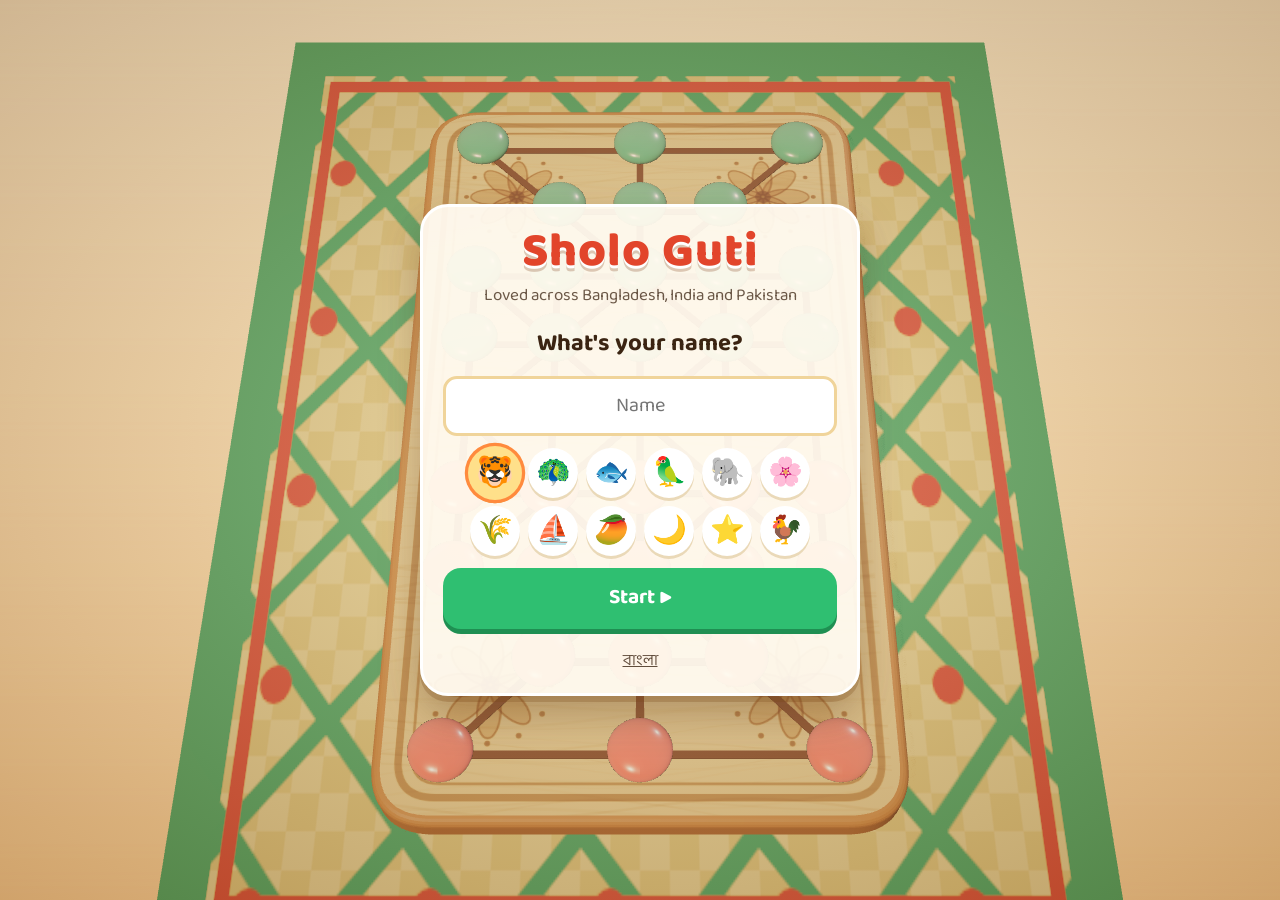
==== play/index.html @ e2068e0a "web version 1.0.5" ====
<!doctype html>
<html lang="bn">
<head>
<meta charset="utf-8" />
<meta name="viewport" content="width=device-width, initial-scale=1, viewport-fit=cover, user-scalable=no" />
<meta name="theme-color" content="#ffd59a" />
<title>ষোলো গুটি · Sholo Guti</title>
<link rel="icon" href="icon.svg" />
  <script type="module" crossorigin src="./assets/index-DGVQpdme.js"></script>
  <link rel="stylesheet" crossorigin href="./assets/index-B6vrg2lY.css">
</head>
<body>
<canvas id="board"></canvas>
<div id="ui"></div>
<div id="loading">ষোলো গুটি</div>
</body>
</html>
---- play/assets/index-B6vrg2lY.css ----
@font-face{font-family:"Baloo Da 2";src:url(../fonts/BalooDa2.ttf)format("truetype");font-weight:400 800;font-display:swap}:root{--ink:#3b2412;--card:#fffaf0f0;--go:#2fbf71;--go-d:#1f8f52;--b1:#ff8a3d;--b1-d:#d2601a;--b2:#4aa8ff;--b2-d:#2577c9;--b3:#b07cff;--b3-d:#7d4ed6;--mid:#ffe3a3;--mid-d:#e2b65a;--red:#ef4b4b;--safe-t:env(safe-area-inset-top,0px);--safe-b:env(safe-area-inset-bottom,0px)}*{box-sizing:border-box;-webkit-tap-highlight-color:transparent}html,body{height:100%;color:var(--ink);-webkit-user-select:none;user-select:none;touch-action:manipulation;background:#ffd59a;margin:0;font-family:"Baloo Da 2",Noto Sans Bengali,system-ui,sans-serif;overflow:hidden}[hidden]{display:none!important}#board{width:100vw;height:100vh;display:block;position:fixed;inset:0}#ui{pointer-events:none;position:fixed;inset:0}#ui>*{pointer-events:auto}#loading{background:#ffd59a;place-items:center;font-size:40px;font-weight:800;display:grid;position:fixed;inset:0}.screen{padding:calc(16px + var(--safe-t)) 16px calc(16px + var(--safe-b));background:radial-gradient(#ffecc859,#78461459);place-items:center;display:grid;position:absolute;inset:0;overflow-y:auto}.card{background:var(--card);text-align:center;border:3px solid #fff;border-radius:28px;width:min(440px,100%);padding:22px 20px 18px;animation:.28s cubic-bezier(.2,1.4,.5,1) pop;box-shadow:0 6px #78461440,0 18px 40px #50280a4d}.card.tall{max-height:calc(100vh - 32px - var(--safe-t) - var(--safe-b));overflow-y:auto}.card.small-card{width:min(380px,100%)}@keyframes pop{0%{opacity:0;transform:scale(.85)translateY(20px)}to{opacity:1;transform:none}}.logo{color:#e2452b;text-shadow:0 3px #fff,0 6px #78320a40;letter-spacing:1px;font-size:54px;font-weight:800;line-height:1}body.en .logo{font-size:48px}.sub{opacity:.75;margin:4px 0 14px;font-size:17px}h1{margin:4px 0;font-size:34px}h2{margin:2px 0 12px;font-size:24px}h3{text-align:left;margin:14px 0 6px;font-size:18px}button{font:inherit;color:inherit;cursor:pointer;border:0}button:disabled{opacity:.4;cursor:default}.big,.mid{color:#fff;border-radius:18px;width:100%;margin:9px 0;font-weight:700;transition:transform 80ms;display:block}.big{padding:12px 14px 14px;font-size:21px}.big small{opacity:.9;margin-top:-2px;font-size:13px;font-weight:500;display:block}.mid{background:var(--mid);color:var(--ink);box-shadow:0 5px 0 var(--mid-d);padding:9px 12px 11px;font-size:17px}.big:active,.mid:active{transform:translateY(4px);box-shadow:0 1px #0003!important}.go{background:var(--go);box-shadow:0 5px 0 var(--go-d);color:#fff}.b1{background:var(--b1);box-shadow:0 5px 0 var(--b1-d)}.b2{background:var(--b2);box-shadow:0 5px 0 var(--b2-d)}.b3{background:var(--b3);box-shadow:0 5px 0 var(--b3-d)}.dim{filter:saturate(.6);opacity:.85}.row{align-items:center;gap:10px;display:flex}.row>.mid{flex:1}.link{opacity:.8;background:0 0;margin-top:8px;font-size:16px;text-decoration:underline}.link.danger{color:var(--red)}.pub{opacity:.85;text-align:left;background:0 0;justify-content:center;align-items:center;gap:8px;margin:12px auto 0;font-size:13px;line-height:1.15;display:flex}.pub img{width:26px;height:26px}.pub small{opacity:.7;font-size:11px;display:block}.pub.static{margin-top:10px}.links{justify-content:center;gap:18px}.appicon{width:84px;height:84px}.logo.small{font-size:36px}.publisher{text-align:left;background:#fff;border-radius:16px;align-items:center;gap:12px;margin:10px 0;padding:10px 14px;display:flex;box-shadow:0 3px #ead9b8}.publisher img{width:52px;height:52px}.publisher b{font-size:19px}.publisher small{opacity:.75;font-size:13px;display:block}.tiny{font-size:11px}.tut .lesson{top:calc(8px + var(--safe-t));background:var(--card);text-align:center;border:3px solid #fff;border-radius:22px;max-width:520px;margin:0 auto;padding:10px 16px 12px;animation:.28s cubic-bezier(.2,1.4,.5,1) pop;position:absolute;left:8px;right:8px;box-shadow:0 5px #78461433}.lesson h2{color:#c2410c;margin:0 0 4px;font-size:21px}.lesson p{margin:0 0 6px;font-size:15.5px;line-height:1.45}.lnum{opacity:.6;font-size:12px;font-weight:700}.ldots{justify-content:center;gap:6px;margin-bottom:2px;display:flex}.ldots i{background:#e6d3ad;border-radius:50%;width:10px;height:10px}.ldots i.on{background:var(--b1);transform:scale(1.3)}.ldots i.done{background:var(--go)}.lmsg .ok{color:var(--go-d);font-size:22px;display:block}.lmsg .bad{color:var(--red);font-size:18px;display:block}.lesson .row .mid{margin:4px 0}.note{opacity:.75;font-size:14px}.me{background:#fff;border-radius:16px;align-items:center;gap:10px;width:100%;margin-bottom:6px;padding:6px 12px;display:flex;box-shadow:0 3px #ead9b8}.me .mini{opacity:.7;margin-left:auto;font-size:14px}.av1{font-size:28px;line-height:1}input:not([type]),input[type=text]{width:100%;font:inherit;text-align:center;background:#fff;border:3px solid #f0d49a;border-radius:14px;outline:none;padding:10px 14px;font-size:20px}input:focus{border-color:var(--b1)}.avatars{flex-wrap:wrap;justify-content:center;gap:8px;margin:12px 0;display:flex}.av{background:#fff;border-radius:50%;width:50px;height:50px;font-size:28px;box-shadow:0 3px #ead9b8}.avatars.small .av{width:40px;height:40px;font-size:22px}.av.on{box-shadow:0 0 0 3px var(--b1), 0 3px 0 #d6a940;background:#ffe08a;transform:scale(1.08)}.levels{gap:8px;display:grid}.lv{text-align:left;background:#fff;border-radius:16px;grid-template-rows:auto auto;grid-template-columns:44px 1fr auto;align-items:center;padding:6px 12px;display:grid;box-shadow:0 4px #ead9b8}.lv .ic{grid-row:span 2;font-size:30px}.lv b{font-size:19px}.lv small{opacity:.7;grid-column:2;margin-top:-4px;font-size:13px}.lv .stars{color:#f5a623;letter-spacing:-1px;grid-area:1/3/span 2;font-size:14px}.lv.on{box-shadow:0 0 0 3px var(--b1), 0 4px 0 #d6a940;background:#fff4d1}.sides .side{background:#fff;border-radius:14px;flex:1;padding:8px;font-size:15px;font-weight:600;box-shadow:0 4px #ead9b8}.side.on{box-shadow:0 0 0 3px var(--b1), 0 4px 0 #d6a940;background:#fff4d1}.dot{vertical-align:-2px;border-radius:50%;width:16px;height:16px;margin-right:6px;display:inline-block;box-shadow:inset -2px -3px #0000002e,inset 2px 2px #ffffff73}.pl{text-align:left;margin:8px 0;font-weight:700;display:block}.pl input{margin-top:4px}.plist{gap:8px;display:grid}.prof{text-align:left;background:#fff;border-radius:14px;align-items:center;gap:10px;padding:8px 12px;display:flex;box-shadow:0 4px #ead9b8}.prof small{opacity:.7;margin-left:auto}.prof i{background:var(--go);color:#fff;border-radius:8px;padding:0 6px;font-size:12px;font-style:normal}.prof.on{box-shadow:0 0 0 3px var(--go), 0 4px 0 var(--go-d)}.prof.add{color:var(--b2-d);justify-content:center;font-weight:700}.statgrid{grid-template-columns:repeat(3,1fr);gap:8px;margin:12px 0;display:grid}.statgrid div,.stats div{background:#fff;border-radius:14px;padding:6px;box-shadow:0 3px #ead9b8}.statgrid b,.stats b{font-size:24px;display:block}.statgrid small,.stats small{opacity:.7;font-size:12px}.hist{text-align:left;max-height:34vh;overflow-y:auto}.hrow{border-bottom:2px dashed #f0dfbd;grid-template-columns:64px 1fr auto auto;align-items:center;gap:8px;padding:6px 4px;font-size:15px;display:grid}.hrow small{opacity:.6;font-size:12px}.w{color:var(--go-d);font-weight:800}.l{color:var(--red);font-weight:800}.d{color:#8a6d3b;font-weight:800}.sw{text-align:left;background:#fff;border-radius:14px;justify-content:space-between;align-items:center;margin:7px 0;padding:8px 14px;font-weight:600;display:flex;box-shadow:0 3px #ead9b8}.sw input{display:none}.sw i{background:#d9c9a6;border-radius:14px;flex:none;width:50px;height:28px;margin-left:10px;transition:background .2s;position:relative}.sw i:after{content:"";background:#fff;border-radius:50%;width:22px;height:22px;transition:left .2s;position:absolute;top:3px;left:3px;box-shadow:0 2px 2px #0003}.sw input:checked+i{background:var(--go)}.sw input:checked+i:after{left:25px}.seg{background:#fff;border-radius:14px;margin:7px 0;padding:6px 8px 6px 14px;font-weight:600;box-shadow:0 3px #ead9b8}.seg span{text-align:left;margin-right:auto}.segb{background:#f6ecd6;border-radius:10px;padding:4px 12px;font-weight:700}.segb.on{background:var(--b1);color:#fff}.themes{grid-template-columns:1fr 1fr;gap:8px;display:grid}.th{background:#fff;border-radius:14px;align-items:center;gap:8px;padding:8px;font-weight:600;display:flex;box-shadow:0 3px #ead9b8}.th.on{box-shadow:0 0 0 3px var(--b1), 0 3px 0 #d6a940}.sw2{border-radius:9px;flex:none;width:30px;height:30px}.sw2.classic{background:linear-gradient(135deg,#f0c27a 50%,#ff4d4d 50% 75%,#22b07d 75%)}.sw2.royal{background:linear-gradient(135deg,#1f3b57 50%,#fdf6e3 50% 75%,#b8233f 75%)}.sw2.forest{background:linear-gradient(135deg,#9fd36b 50%,#ffcf3f 50% 75%,#8a4dff 75%)}.sw2.candy{background:linear-gradient(135deg,#ffb3d1 50%,#3fa9ff 50% 75%,#ff9f1c 75%)}.how{text-align:left;margin-bottom:12px;font-size:17px;line-height:1.55}#ui>.hud{pointer-events:none;position:absolute;inset:0}.hud>*{pointer-events:auto}.hud-top{top:calc(8px + var(--safe-t));align-items:stretch;gap:8px;display:flex;position:absolute;left:8px;right:8px}.pc{background:var(--card);border:3px solid #fff;border-radius:18px;flex:1;order:1;align-items:center;gap:8px;min-width:0;padding:6px 10px;transition:transform .25s,box-shadow .25s;display:flex;box-shadow:0 4px #78461433}.pc b{white-space:nowrap;text-overflow:ellipsis;max-width:30vw;font-size:15px;display:block;overflow:hidden}.pc .cnt{font-size:16px;font-weight:700}.pc .cnt small{opacity:.6;font-size:12px;font-weight:500}.pc.turn{animation:1.2s ease-in-out infinite glow;transform:scale(1.04);box-shadow:0 0 0 4px #ffd23f,0 4px #78461433}@keyframes glow{50%{box-shadow:0 0 0 6px #ffe680,0 4px #78461433}}@media (aspect-ratio>=1){.hud-top .pc{flex:0 340px}.hud-top{justify-content:space-between}.status{flex:1}}.status{text-align:center;text-shadow:0 2px #fff;order:2;align-self:center;min-width:70px;font-size:17px;font-weight:800}.think:after{content:"";animation:1s steps(4,end) infinite dots}@keyframes dots{0%{content:""}25%{content:"."}50%{content:".."}75%{content:"..."}}.pc .tag{color:#c2410c;font-size:13px;font-weight:800;line-height:1.1;display:none}@media (aspect-ratio<=1){.status{display:none}.pc{border-radius:16px;padding:4px 8px}.pc .av1{font-size:24px}.pc b{max-width:32vw;font-size:14px}.pc .cnt{font-size:14px}.pc.turn .tag{display:block}}.hud-bottom{bottom:calc(10px + var(--safe-b));gap:10px;display:flex;position:absolute;left:10px}.round{background:var(--card);border:3px solid #fff;border-radius:50%;width:54px;height:54px;font-size:24px;box-shadow:0 4px #78461440}.round:active{transform:translateY(3px);box-shadow:0 1px #78461440}.chain{bottom:calc(14px + var(--safe-b));background:var(--go);color:#fff;box-shadow:0 5px 0 var(--go-d);border-radius:18px;padding:10px 20px 12px;font-size:20px;font-weight:800;animation:.9s ease-in-out infinite bob;position:absolute;right:12px}@keyframes bob{50%{transform:translateY(-4px)}}.chain-tip{bottom:calc(80px + var(--safe-b));color:#fff;white-space:nowrap;text-overflow:ellipsis;background:#3b2412d9;border-radius:14px;max-width:94vw;padding:6px 14px;font-size:15px;position:absolute;left:50%;overflow:hidden;transform:translate(-50%)}.combo{color:#ffd23f;pointer-events:none;text-shadow:0 4px #e2452b,0 8px #0003;-webkit-text-stroke:2px #fff;font-size:64px;font-weight:800;position:absolute;top:38%;left:50%;transform:translate(-50%,-50%)scale(0)}.combo.pop{animation:1.1s cubic-bezier(.2,1.6,.4,1) forwards combo}@keyframes combo{0%{opacity:1;transform:translate(-50%,-50%)scale(0)rotate(-10deg)}30%{transform:translate(-50%,-50%)scale(1.15)rotate(4deg)}70%{opacity:1;transform:translate(-50%,-60%)scale(1)rotate(0)}to{opacity:0;transform:translate(-50%,-80%)scale(.9)}}.overlay{pointer-events:auto;background:#3c1e0a59;place-items:center;padding:16px;display:grid;position:absolute;inset:0}.result h1{font-size:38px}.why{opacity:.75;margin:0 0 10px}.stats{grid-template-columns:repeat(3,1fr);gap:8px;margin-bottom:8px;display:grid}.toast{color:#fff;z-index:9;background:#3b2412e6;border-radius:14px;padding:8px 18px;font-size:17px;animation:.25s pop;position:fixed;bottom:18%;left:50%;transform:translate(-50%)}.bigcode{letter-spacing:12px;color:#e8700a;text-align:center;background:#fff;border-radius:20px;margin:6px 0 10px;padding:6px 0 0 12px;font-size:64px;font-weight:800;box-shadow:0 5px #ead9b8}.codebox input{text-transform:uppercase;letter-spacing:6px;flex:1;min-width:0;font-size:24px;font-weight:800}.codebox .mid{flex:none;width:auto;padding:9px 18px 11px}.waiting{color:#2577c9;text-align:center;font-size:18px;font-weight:700}#err.bad{color:var(--red);opacity:1;font-weight:700}.codebox input::placeholder{letter-spacing:0;font-size:17px;font-weight:600}.netfail{text-align:center}.netfail .failicon{margin:4px 0 2px;font-size:64px;line-height:1.1}.netfail p{margin:6px 4px 16px;font-size:17px;line-height:1.45}
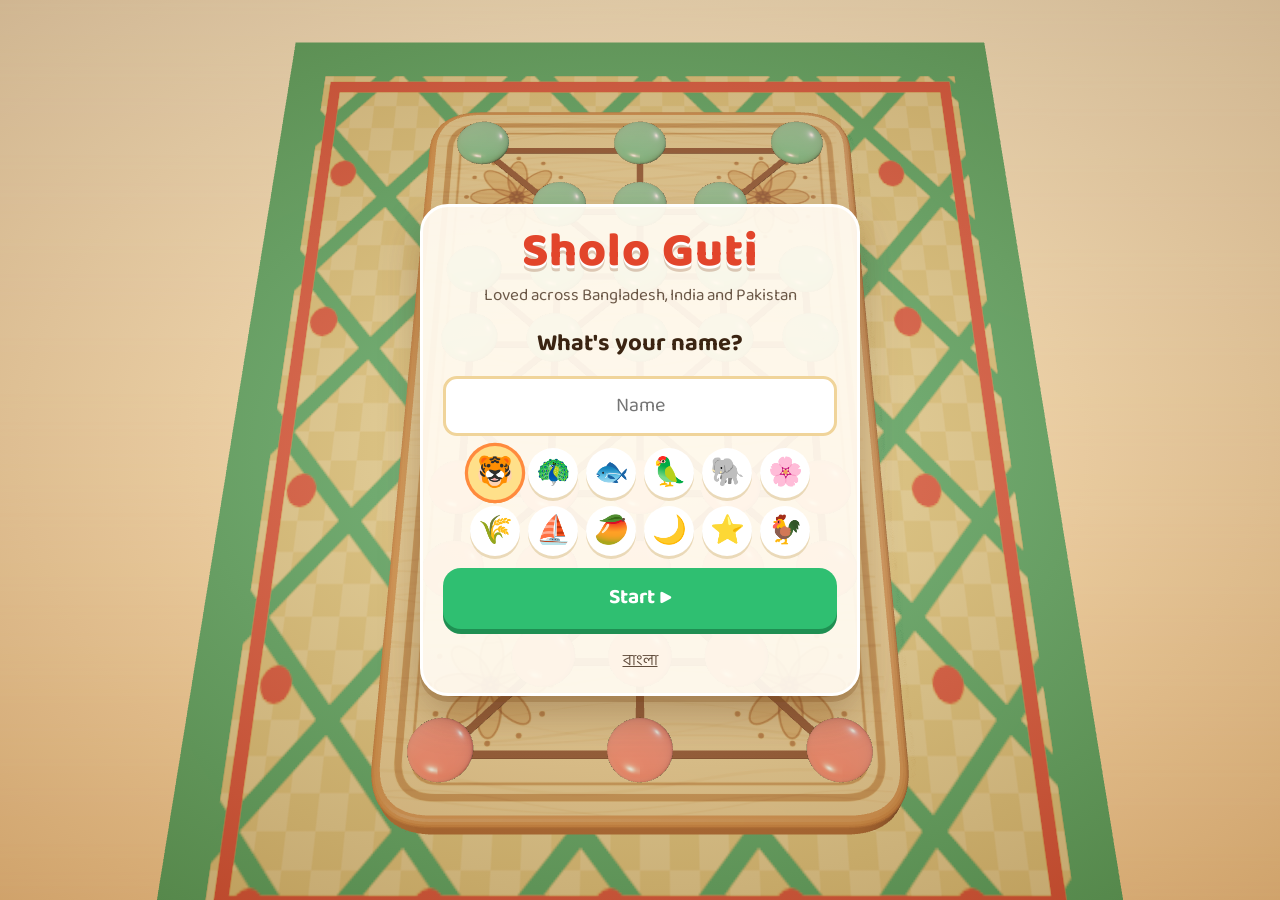
==== commit fb7b59a2: "web version 1.0.6" ====
--- a/play/index.html
+++ b/play/index.html
@@ -6,8 +6,8 @@
 <meta name="theme-color" content="#ffd59a" />
 <title>ষোলো গুটি · Sholo Guti</title>
 <link rel="icon" href="icon.svg" />
-  <script type="module" crossorigin src="./assets/index-DGVQpdme.js"></script>
-  <link rel="stylesheet" crossorigin href="./assets/index-B6vrg2lY.css">
+  <script type="module" crossorigin src="./assets/index-Cve_GpAk.js"></script>
+  <link rel="stylesheet" crossorigin href="./assets/index-CgcXEfMU.css">
 </head>
 <body>
 <canvas id="board"></canvas>
--- a/play/assets/index-CgcXEfMU.css
+++ b/play/assets/index-CgcXEfMU.css
@@ -0,0 +1 @@
+@font-face{font-family:"Baloo Da 2";src:url(../fonts/BalooDa2.ttf)format("truetype");font-weight:400 800;font-display:swap}:root{--ink:#3b2412;--card:#fffaf0f0;--go:#2fbf71;--go-d:#1f8f52;--b1:#ff8a3d;--b1-d:#d2601a;--b2:#4aa8ff;--b2-d:#2577c9;--b3:#b07cff;--b3-d:#7d4ed6;--mid:#ffe3a3;--mid-d:#e2b65a;--red:#ef4b4b;--safe-t:env(safe-area-inset-top,0px);--safe-b:env(safe-area-inset-bottom,0px)}*{box-sizing:border-box;-webkit-tap-highlight-color:transparent}html,body{height:100%;color:var(--ink);-webkit-user-select:none;user-select:none;touch-action:manipulation;background:#ffd59a;margin:0;font-family:"Baloo Da 2",Noto Sans Bengali,system-ui,sans-serif;overflow:hidden}[hidden]{display:none!important}#board{width:100vw;height:100vh;display:block;position:fixed;inset:0}#ui{pointer-events:none;position:fixed;inset:0}#ui>*{pointer-events:auto}#loading{background:#ffd59a;place-items:center;font-size:40px;font-weight:800;display:grid;position:fixed;inset:0}.screen{padding:calc(16px + var(--safe-t)) 16px calc(16px + var(--safe-b));background:radial-gradient(#ffecc859,#78461459);place-items:center;display:grid;position:absolute;inset:0;overflow-y:auto}.card{background:var(--card);text-align:center;border:3px solid #fff;border-radius:28px;width:min(440px,100%);padding:22px 20px 18px;animation:.28s cubic-bezier(.2,1.4,.5,1) pop;box-shadow:0 6px #78461440,0 18px 40px #50280a4d}.card.tall{max-height:calc(100vh - 32px - var(--safe-t) - var(--safe-b));overflow-y:auto}.card.small-card{width:min(380px,100%)}@keyframes pop{0%{opacity:0;transform:scale(.85)translateY(20px)}to{opacity:1;transform:none}}.logo{color:#e2452b;text-shadow:0 3px #fff,0 6px #78320a40;letter-spacing:1px;font-size:54px;font-weight:800;line-height:1}body.en .logo{font-size:48px}.sub{opacity:.75;margin:4px 0 14px;font-size:17px}h1{margin:4px 0;font-size:34px}h2{margin:2px 0 12px;font-size:24px}h3{text-align:left;margin:14px 0 6px;font-size:18px}button{font:inherit;color:inherit;cursor:pointer;border:0}button:disabled{opacity:.4;cursor:default}.big,.mid{color:#fff;border-radius:18px;width:100%;margin:9px 0;font-weight:700;transition:transform 80ms;display:block}.big{padding:12px 14px 14px;font-size:21px}.big small{opacity:.9;margin-top:-2px;font-size:13px;font-weight:500;display:block}.mid{background:var(--mid);color:var(--ink);box-shadow:0 5px 0 var(--mid-d);padding:9px 12px 11px;font-size:17px}.big:active,.mid:active{transform:translateY(4px);box-shadow:0 1px #0003!important}.go{background:var(--go);box-shadow:0 5px 0 var(--go-d);color:#fff}.b1{background:var(--b1);box-shadow:0 5px 0 var(--b1-d)}.b2{background:var(--b2);box-shadow:0 5px 0 var(--b2-d)}.b3{background:var(--b3);box-shadow:0 5px 0 var(--b3-d)}.dim{filter:saturate(.6);opacity:.85}.row{align-items:center;gap:10px;display:flex}.row>.mid{flex:1}.link{opacity:.8;background:0 0;margin-top:8px;font-size:16px;text-decoration:underline}.link.danger{color:var(--red)}.pub{opacity:.85;text-align:left;background:0 0;justify-content:center;align-items:center;gap:8px;margin:12px auto 0;font-size:13px;line-height:1.15;display:flex}.pub img{width:26px;height:26px}.pub small{opacity:.7;font-size:11px;display:block}.pub.static{margin-top:10px}.links{justify-content:center;gap:18px}.appicon{width:84px;height:84px}.logo.small{font-size:36px}.publisher{text-align:left;background:#fff;border-radius:16px;align-items:center;gap:12px;margin:10px 0;padding:10px 14px;display:flex;box-shadow:0 3px #ead9b8}.publisher img{width:52px;height:52px}.publisher b{font-size:19px}.publisher small{opacity:.75;font-size:13px;display:block}.tiny{font-size:11px}.tut .lesson{top:calc(8px + var(--safe-t));background:var(--card);text-align:center;border:3px solid #fff;border-radius:22px;max-width:520px;margin:0 auto;padding:10px 16px 12px;animation:.28s cubic-bezier(.2,1.4,.5,1) pop;position:absolute;left:8px;right:8px;box-shadow:0 5px #78461433}.lesson h2{color:#c2410c;margin:0 0 4px;font-size:21px}.lesson p{margin:0 0 6px;font-size:15.5px;line-height:1.45}.lnum{opacity:.6;font-size:12px;font-weight:700}.ldots{justify-content:center;gap:6px;margin-bottom:2px;display:flex}.ldots i{background:#e6d3ad;border-radius:50%;width:10px;height:10px}.ldots i.on{background:var(--b1);transform:scale(1.3)}.ldots i.done{background:var(--go)}.lmsg .ok{color:var(--go-d);font-size:22px;display:block}.lmsg .bad{color:var(--red);font-size:18px;display:block}.lesson .row .mid{margin:4px 0}.note{opacity:.75;font-size:14px}.me{background:#fff;border-radius:16px;align-items:center;gap:10px;width:100%;margin-bottom:6px;padding:6px 12px;display:flex;box-shadow:0 3px #ead9b8}.me .mini{opacity:.7;margin-left:auto;font-size:14px}.av1{font-size:28px;line-height:1}input:not([type]),input[type=text]{width:100%;font:inherit;text-align:center;background:#fff;border:3px solid #f0d49a;border-radius:14px;outline:none;padding:10px 14px;font-size:20px}input:focus{border-color:var(--b1)}.avatars{flex-wrap:wrap;justify-content:center;gap:8px;margin:12px 0;display:flex}.av{background:#fff;border-radius:50%;width:50px;height:50px;font-size:28px;box-shadow:0 3px #ead9b8}.avatars.small .av{width:40px;height:40px;font-size:22px}.av.on{box-shadow:0 0 0 3px var(--b1), 0 3px 0 #d6a940;background:#ffe08a;transform:scale(1.08)}.levels{gap:8px;display:grid}.lv{text-align:left;background:#fff;border-radius:16px;grid-template-rows:auto auto;grid-template-columns:44px 1fr auto;align-items:center;padding:6px 12px;display:grid;box-shadow:0 4px #ead9b8}.lv .ic{grid-row:span 2;font-size:30px}.lv b{font-size:19px}.lv small{opacity:.7;grid-column:2;margin-top:-4px;font-size:13px}.lv .stars{color:#f5a623;letter-spacing:-1px;grid-area:1/3/span 2;font-size:14px}.lv.on{box-shadow:0 0 0 3px var(--b1), 0 4px 0 #d6a940;background:#fff4d1}.sides .side{background:#fff;border-radius:14px;flex:1;padding:8px;font-size:15px;font-weight:600;box-shadow:0 4px #ead9b8}.side.on{box-shadow:0 0 0 3px var(--b1), 0 4px 0 #d6a940;background:#fff4d1}.dot{vertical-align:-2px;border-radius:50%;width:16px;height:16px;margin-right:6px;display:inline-block;box-shadow:inset -2px -3px #0000002e,inset 2px 2px #ffffff73}.pl{text-align:left;margin:8px 0;font-weight:700;display:block}.pl input{margin-top:4px}.plist{gap:8px;display:grid}.prof{text-align:left;background:#fff;border-radius:14px;align-items:center;gap:10px;padding:8px 12px;display:flex;box-shadow:0 4px #ead9b8}.prof small{opacity:.7;margin-left:auto}.prof i{background:var(--go);color:#fff;border-radius:8px;padding:0 6px;font-size:12px;font-style:normal}.prof.on{box-shadow:0 0 0 3px var(--go), 0 4px 0 var(--go-d)}.prof.add{color:var(--b2-d);justify-content:center;font-weight:700}.statgrid{grid-template-columns:repeat(3,1fr);gap:8px;margin:12px 0;display:grid}.statgrid div,.stats div{background:#fff;border-radius:14px;padding:6px;box-shadow:0 3px #ead9b8}.statgrid b,.stats b{font-size:24px;display:block}.statgrid small,.stats small{opacity:.7;font-size:12px}.hist{text-align:left;max-height:34vh;overflow-y:auto}.hrow{border-bottom:2px dashed #f0dfbd;grid-template-columns:64px 1fr auto auto;align-items:center;gap:8px;padding:6px 4px;font-size:15px;display:grid}.hrow small{opacity:.6;font-size:12px}.w{color:var(--go-d);font-weight:800}.l{color:var(--red);font-weight:800}.d{color:#8a6d3b;font-weight:800}.sw{text-align:left;background:#fff;border-radius:14px;justify-content:space-between;align-items:center;margin:7px 0;padding:8px 14px;font-weight:600;display:flex;box-shadow:0 3px #ead9b8}.sw input{display:none}.sw i{background:#d9c9a6;border-radius:14px;flex:none;width:50px;height:28px;margin-left:10px;transition:background .2s;position:relative}.sw i:after{content:"";background:#fff;border-radius:50%;width:22px;height:22px;transition:left .2s;position:absolute;top:3px;left:3px;box-shadow:0 2px 2px #0003}.sw input:checked+i{background:var(--go)}.sw input:checked+i:after{left:25px}.seg{background:#fff;border-radius:14px;margin:7px 0;padding:6px 8px 6px 14px;font-weight:600;box-shadow:0 3px #ead9b8}.seg span{text-align:left;margin-right:auto}.segb{background:#f6ecd6;border-radius:10px;padding:4px 12px;font-weight:700}.segb.on{background:var(--b1);color:#fff}.themes{grid-template-columns:1fr 1fr;gap:8px;display:grid}.th{background:#fff;border-radius:14px;align-items:center;gap:8px;padding:8px;font-weight:600;display:flex;box-shadow:0 3px #ead9b8}.th.on{box-shadow:0 0 0 3px var(--b1), 0 3px 0 #d6a940}.sw2{border-radius:9px;flex:none;width:30px;height:30px}.sw2.classic{background:linear-gradient(135deg,#f0c27a 50%,#ff4d4d 50% 75%,#22b07d 75%)}.sw2.royal{background:linear-gradient(135deg,#1f3b57 50%,#fdf6e3 50% 75%,#b8233f 75%)}.sw2.forest{background:linear-gradient(135deg,#9fd36b 50%,#ffcf3f 50% 75%,#8a4dff 75%)}.sw2.candy{background:linear-gradient(135deg,#ffb3d1 50%,#3fa9ff 50% 75%,#ff9f1c 75%)}.how{text-align:left;margin-bottom:12px;font-size:17px;line-height:1.55}#ui>.hud{pointer-events:none;position:absolute;inset:0}.hud>*{pointer-events:auto}.hud-top{top:calc(8px + var(--safe-t));align-items:stretch;gap:8px;display:flex;position:absolute;left:8px;right:8px}.pc{background:var(--card);border:3px solid #fff;border-radius:18px;flex:1;order:1;align-items:center;gap:8px;min-width:0;padding:6px 10px;transition:transform .25s,box-shadow .25s;display:flex;box-shadow:0 4px #78461433}.pc b{white-space:nowrap;text-overflow:ellipsis;max-width:30vw;font-size:15px;display:block;overflow:hidden}.pc .cnt{font-size:16px;font-weight:700}.pc .cnt small{opacity:.6;font-size:12px;font-weight:500}.pc.turn{animation:1.2s ease-in-out infinite glow;transform:scale(1.04);box-shadow:0 0 0 4px #ffd23f,0 4px #78461433}@keyframes glow{50%{box-shadow:0 0 0 6px #ffe680,0 4px #78461433}}@media (aspect-ratio>=1){.hud-top .pc{flex:0 340px}.hud-top{justify-content:space-between}.status{flex:1}}.status{text-align:center;text-shadow:0 2px #fff;order:2;align-self:center;min-width:70px;font-size:17px;font-weight:800}.think:after{content:"";animation:1s steps(4,end) infinite dots}@keyframes dots{0%{content:""}25%{content:"."}50%{content:".."}75%{content:"..."}}.pc .tag{color:#c2410c;font-size:13px;font-weight:800;line-height:1.1;display:none}@media (aspect-ratio<=1){.status{display:none}.pc{border-radius:16px;padding:4px 8px}.pc .av1{font-size:24px}.pc b{max-width:32vw;font-size:14px}.pc .cnt{font-size:14px}.pc.turn .tag{display:block}}.hud-bottom{bottom:calc(10px + var(--safe-b));gap:10px;display:flex;position:absolute;left:10px}.round{background:var(--card);border:3px solid #fff;border-radius:50%;width:54px;height:54px;font-size:24px;box-shadow:0 4px #78461440}.round:active{transform:translateY(3px);box-shadow:0 1px #78461440}.chain{bottom:calc(14px + var(--safe-b));background:var(--go);color:#fff;box-shadow:0 5px 0 var(--go-d);border-radius:18px;padding:10px 20px 12px;font-size:20px;font-weight:800;animation:.9s ease-in-out infinite bob;position:absolute;right:12px}@keyframes bob{50%{transform:translateY(-4px)}}.chain-tip{bottom:calc(80px + var(--safe-b));color:#fff;white-space:nowrap;text-overflow:ellipsis;background:#3b2412d9;border-radius:14px;max-width:94vw;padding:6px 14px;font-size:15px;position:absolute;left:50%;overflow:hidden;transform:translate(-50%)}.combo{color:#ffd23f;pointer-events:none;text-shadow:0 4px #e2452b,0 8px #0003;-webkit-text-stroke:2px #fff;font-size:64px;font-weight:800;position:absolute;top:38%;left:50%;transform:translate(-50%,-50%)scale(0)}.combo.pop{animation:1.1s cubic-bezier(.2,1.6,.4,1) forwards combo}@keyframes combo{0%{opacity:1;transform:translate(-50%,-50%)scale(0)rotate(-10deg)}30%{transform:translate(-50%,-50%)scale(1.15)rotate(4deg)}70%{opacity:1;transform:translate(-50%,-60%)scale(1)rotate(0)}to{opacity:0;transform:translate(-50%,-80%)scale(.9)}}.overlay{pointer-events:auto;background:#3c1e0a59;place-items:center;padding:16px;display:grid;position:absolute;inset:0}.result h1{font-size:38px}.why{opacity:.75;margin:0 0 10px}.stats{grid-template-columns:repeat(3,1fr);gap:8px;margin-bottom:8px;display:grid}.toast{color:#fff;z-index:9;background:#3b2412e6;border-radius:14px;padding:8px 18px;font-size:17px;animation:.25s pop;position:fixed;bottom:18%;left:50%;transform:translate(-50%)}.bigcode{letter-spacing:12px;color:#e8700a;text-align:center;background:#fff;border-radius:20px;margin:6px 0 10px;padding:6px 0 0 12px;font-size:64px;font-weight:800;box-shadow:0 5px #ead9b8}.codebox input{text-transform:uppercase;letter-spacing:6px;flex:1;min-width:0;font-size:24px;font-weight:800}.codebox .mid{flex:none;width:auto;padding:9px 18px 11px}.waiting{color:#2577c9;text-align:center;font-size:18px;font-weight:700}#err.bad{color:var(--red);opacity:1;font-weight:700}.codebox input::placeholder{letter-spacing:0;font-size:17px;font-weight:600}.netfail{text-align:center}.netfail .failicon{margin:4px 0 2px;font-size:64px;line-height:1.1}.netfail p{margin:6px 4px 16px;font-size:17px;line-height:1.45}canvas{touch-action:none}
